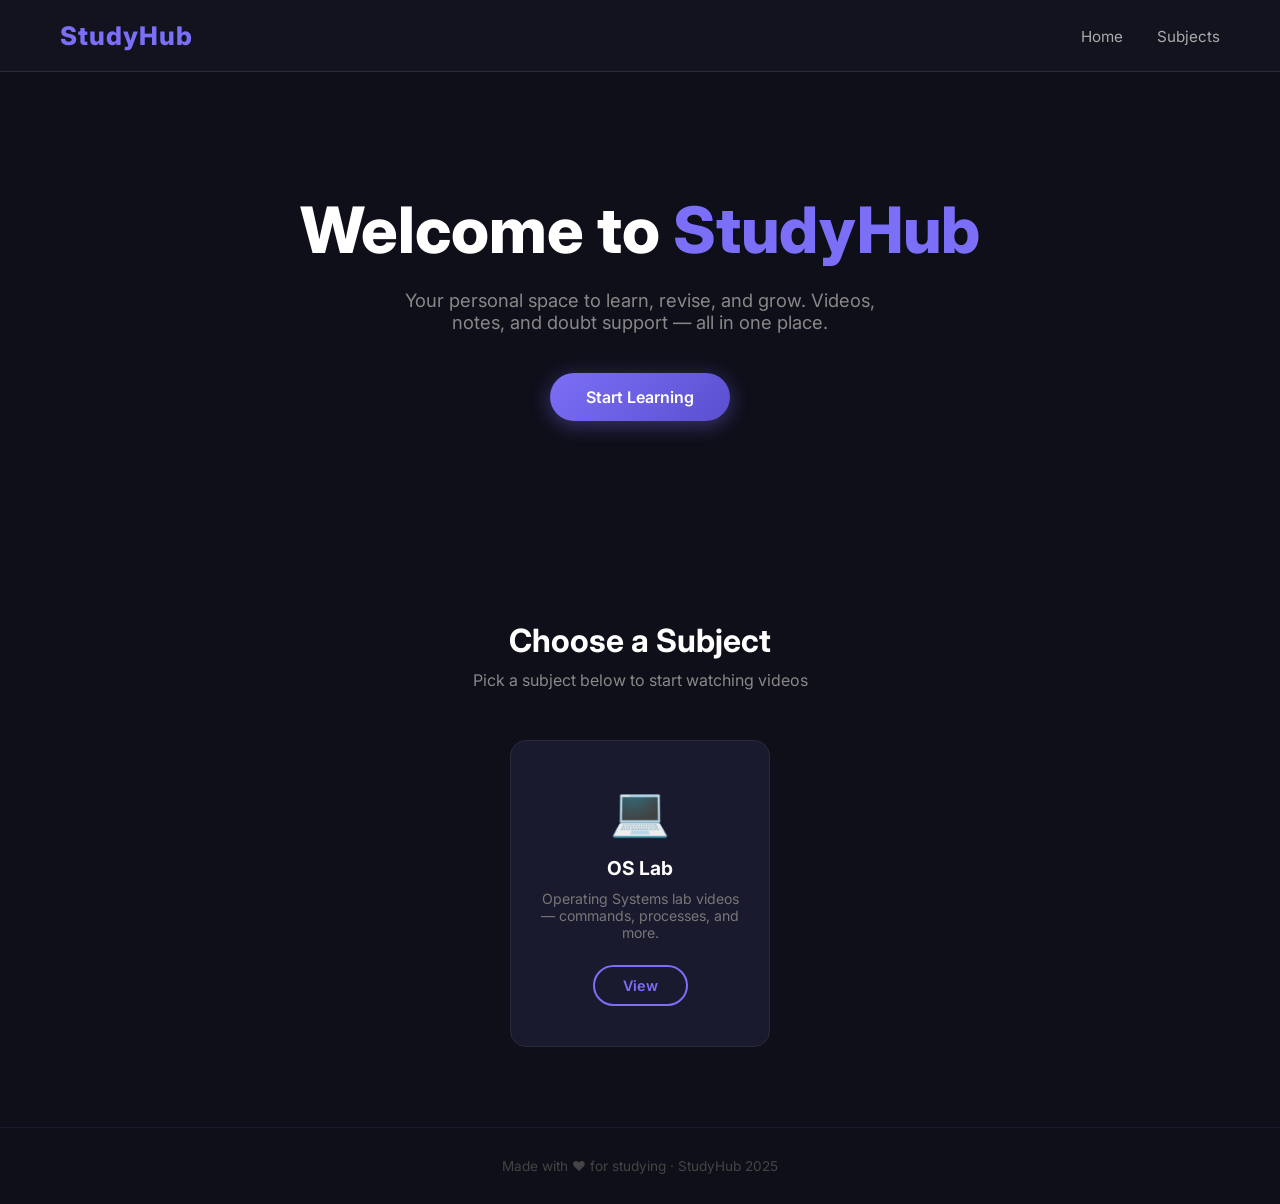
==== index.html @ 1fe4e917 "Add files via upload" ====
<!DOCTYPE html>
<html lang="en">

<head>
  <meta charset="UTF-8" />
  <meta name="viewport" content="width=device-width, initial-scale=1.0" />
  <title>StudyHub</title>

  <!-- This links your CSS file -->
  <link rel="stylesheet" href="styles.css" />
</head>

<body>

  <!-- ================================
       NAVBAR
       ================================ -->
  <nav>
    <div class="nav-logo">StudyHub</div>
    <div class="nav-links">
      <a href="index.html">Home</a>
      <a href="index.html#subjects">Subjects</a>
    </div>
  </nav>


  <!-- ================================
       HERO SECTION
       ================================ -->
  <section class="hero">

    <h1>Welcome to <span>StudyHub</span></h1>

    <p>
      Your personal space to learn, revise, and grow.
      Videos, notes, and doubt support — all in one place.
    </p>

    <!-- This button scrolls down to the subjects section -->
    <a href="#subjects" class="btn-primary">Start Learning</a>

  </section>


  <!-- ================================
       SUBJECTS SECTION
       ================================ -->
  <section class="subjects-section" id="subjects">

    <h2>Choose a Subject</h2>
    <p>Pick a subject below to start watching videos</p>

    <div class="subjects-grid">

      <!-- OS Lab Card -->
      <div class="subject-card">
        <div class="icon">💻</div>
        <h3>OS Lab</h3>
        <p>Operating Systems lab videos — commands, processes, and more.</p>

        <!-- This button takes you to subject.html -->
        <a href="subject.html" class="btn-secondary">View</a>
      </div>

    </div>

  </section>


  <!-- ================================
       FOOTER
       ================================ -->
  <footer>
    <p>Made with ❤️ for studying · StudyHub 2025</p>
  </footer>


</body>
</html>
---- styles.css ----
/* ============================================
   GLOBAL STYLES — applies to whole site
   ============================================ */

/* Import a nice font from Google */
@import url('https://fonts.googleapis.com/css2?family=Inter:wght@400;600;700;800&display=swap');

* {
  margin: 0;
  padding: 0;
  box-sizing: border-box;
}

body {
  font-family: 'Inter', sans-serif;
  background-color: #0f0f1a;
  color: #e0e0e0;
  min-height: 100vh;
}

/* ============================================
   NAVBAR
   ============================================ */

nav {
  display: flex;
  justify-content: space-between;
  align-items: center;
  padding: 20px 60px;
  background-color: #13131f;
  border-bottom: 1px solid #2a2a3d;
  position: sticky;
  top: 0;
  z-index: 100;
}

.nav-logo {
  font-size: 1.6rem;
  font-weight: 800;
  color: #7c6ff7;
  letter-spacing: 1px;
}

.nav-links a {
  color: #aaa;
  text-decoration: none;
  margin-left: 30px;
  font-size: 0.95rem;
  transition: color 0.3s;
}

.nav-links a:hover {
  color: #7c6ff7;
}

/* ============================================
   HERO SECTION (Landing Page)
   ============================================ */

.hero {
  display: flex;
  flex-direction: column;
  align-items: center;
  justify-content: center;
  text-align: center;
  padding: 120px 20px;

  /* Fade + slide animation on load */
  animation: fadeSlideUp 0.9s ease both;
}

.hero h1 {
  font-size: 4rem;
  font-weight: 800;
  color: #ffffff;
  line-height: 1.2;
}

.hero h1 span {
  color: #7c6ff7;
}

.hero p {
  margin-top: 20px;
  font-size: 1.15rem;
  color: #888;
  max-width: 500px;
}

.btn-primary {
  margin-top: 40px;
  padding: 14px 36px;
  background: linear-gradient(135deg, #7c6ff7, #5a4fcf);
  color: white;
  border: none;
  border-radius: 50px;
  font-size: 1rem;
  font-weight: 600;
  cursor: pointer;
  text-decoration: none;
  display: inline-block;
  transition: transform 0.2s, box-shadow 0.2s;
  box-shadow: 0 4px 20px rgba(124, 111, 247, 0.4);
}

.btn-primary:hover {
  transform: translateY(-3px);
  box-shadow: 0 8px 28px rgba(124, 111, 247, 0.6);
}

/* ============================================
   SUBJECTS SECTION
   ============================================ */

.subjects-section {
  padding: 80px 60px;
  text-align: center;
}

.subjects-section h2 {
  font-size: 2rem;
  font-weight: 700;
  color: #ffffff;
  margin-bottom: 10px;
}

.subjects-section p {
  color: #888;
  margin-bottom: 50px;
}

.subjects-grid {
  display: flex;
  justify-content: center;
  flex-wrap: wrap;
  gap: 30px;
}

.subject-card {
  background: #1a1a2e;
  border: 1px solid #2a2a3d;
  border-radius: 16px;
  padding: 40px 30px;
  width: 260px;
  text-align: center;
  transition: transform 0.3s, border-color 0.3s;
  animation: fadeSlideUp 0.8s ease both;
}

.subject-card:hover {
  transform: translateY(-6px);
  border-color: #7c6ff7;
}

.subject-card .icon {
  font-size: 3rem;
  margin-bottom: 16px;
}

.subject-card h3 {
  font-size: 1.2rem;
  font-weight: 700;
  color: #ffffff;
  margin-bottom: 10px;
}

.subject-card p {
  font-size: 0.88rem;
  color: #777;
  margin-bottom: 24px;
}

.btn-secondary {
  padding: 10px 28px;
  background: transparent;
  color: #7c6ff7;
  border: 2px solid #7c6ff7;
  border-radius: 50px;
  font-size: 0.9rem;
  font-weight: 600;
  cursor: pointer;
  text-decoration: none;
  display: inline-block;
  transition: background 0.3s, color 0.3s;
}

.btn-secondary:hover {
  background: #7c6ff7;
  color: white;
}

/* ============================================
   PAGE HEADER (used in subject.html)
   ============================================ */

.page-header {
  text-align: center;
  padding: 60px 20px 30px;
  animation: fadeSlideUp 0.7s ease both;
}

.page-header h1 {
  font-size: 2.5rem;
  font-weight: 800;
  color: #ffffff;
}

.page-header p {
  color: #888;
  margin-top: 10px;
  font-size: 1rem;
}

/* ============================================
   VIDEOS GRID (subject.html)
   ============================================ */

.videos-section {
  padding: 40px 60px 80px;
}

.videos-grid {
  display: grid;
  grid-template-columns: repeat(auto-fill, minmax(340px, 1fr));
  gap: 30px;
  margin-top: 20px;
}

.video-card {
  background: #1a1a2e;
  border: 1px solid #2a2a3d;
  border-radius: 16px;
  overflow: hidden;
  transition: transform 0.3s, border-color 0.3s;
  animation: fadeSlideUp 0.8s ease both;
}

.video-card:hover {
  transform: translateY(-4px);
  border-color: #7c6ff7;
}

.video-card iframe {
  width: 100%;
  height: 200px;
  border: none;
  display: block;
}

.video-info {
  padding: 20px;
}

.video-info h3 {
  font-size: 1.05rem;
  font-weight: 700;
  color: #ffffff;
  margin-bottom: 8px;
}

.video-info p {
  font-size: 0.85rem;
  color: #777;
  line-height: 1.5;
}

/* ============================================
   FEEDBACK FORM (inside video card)
   ============================================ */

.feedback-form {
  padding: 16px 20px 20px;
  border-top: 1px solid #2a2a3d;
}

.feedback-form p {
  font-size: 0.82rem;
  color: #aaa;
  margin-bottom: 10px;
  font-weight: 600;
  text-transform: uppercase;
  letter-spacing: 0.5px;
}

.feedback-form input {
  width: 100%;
  padding: 10px 14px;
  background: #0f0f1a;
  border: 1px solid #2a2a3d;
  border-radius: 8px;
  color: #e0e0e0;
  font-size: 0.88rem;
  margin-bottom: 10px;
  outline: none;
  transition: border-color 0.3s;
}

.feedback-form input:focus {
  border-color: #7c6ff7;
}

.btn-submit {
  padding: 9px 22px;
  background: #7c6ff7;
  color: white;
  border: none;
  border-radius: 8px;
  font-size: 0.88rem;
  font-weight: 600;
  cursor: pointer;
  transition: background 0.3s;
}

.btn-submit:hover {
  background: #5a4fcf;
}

.feedback-msg {
  font-size: 0.82rem;
  margin-top: 8px;
  color: #4caf50;
  min-height: 18px;
}

/* ============================================
   DOUBTS SECTION
   ============================================ */

.doubts-section {
  background: #13131f;
  border-top: 1px solid #2a2a3d;
  padding: 80px 60px;
  text-align: center;
}

.doubts-section h2 {
  font-size: 2rem;
  font-weight: 700;
  color: #ffffff;
  margin-bottom: 10px;
}

.doubts-section > p {
  color: #888;
  margin-bottom: 40px;
}

.doubt-form {
  max-width: 500px;
  margin: 0 auto;
  text-align: left;
}

.doubt-form input,
.doubt-form textarea {
  width: 100%;
  padding: 13px 16px;
  background: #0f0f1a;
  border: 1px solid #2a2a3d;
  border-radius: 10px;
  color: #e0e0e0;
  font-size: 0.95rem;
  margin-bottom: 16px;
  outline: none;
  font-family: 'Inter', sans-serif;
  transition: border-color 0.3s;
}

.doubt-form input:focus,
.doubt-form textarea:focus {
  border-color: #7c6ff7;
}

.doubt-form textarea {
  height: 130px;
  resize: vertical;
}

.doubt-msg {
  text-align: center;
  font-size: 0.9rem;
  margin-top: 10px;
  color: #4caf50;
  min-height: 20px;
}

/* ============================================
   FOOTER
   ============================================ */

footer {
  text-align: center;
  padding: 30px;
  background: #0f0f1a;
  color: #444;
  font-size: 0.85rem;
  border-top: 1px solid #1a1a2e;
}

/* ============================================
   LOADING SPINNER
   ============================================ */

.loading {
  text-align: center;
  padding: 60px;
  color: #555;
  font-size: 1rem;
}

/* ============================================
   ANIMATIONS
   ============================================ */

@keyframes fadeSlideUp {
  from {
    opacity: 0;
    transform: translateY(30px);
  }
  to {
    opacity: 1;
    transform: translateY(0);
  }
}

/* ============================================
   RESPONSIVE — works on mobile too!
   ============================================ */

@media (max-width: 768px) {
  nav {
    padding: 16px 24px;
  }

  .hero h1 {
    font-size: 2.4rem;
  }

  .subjects-section,
  .videos-section,
  .doubts-section {
    padding: 60px 24px;
  }

  .videos-grid {
    grid-template-columns: 1fr;
  }
}
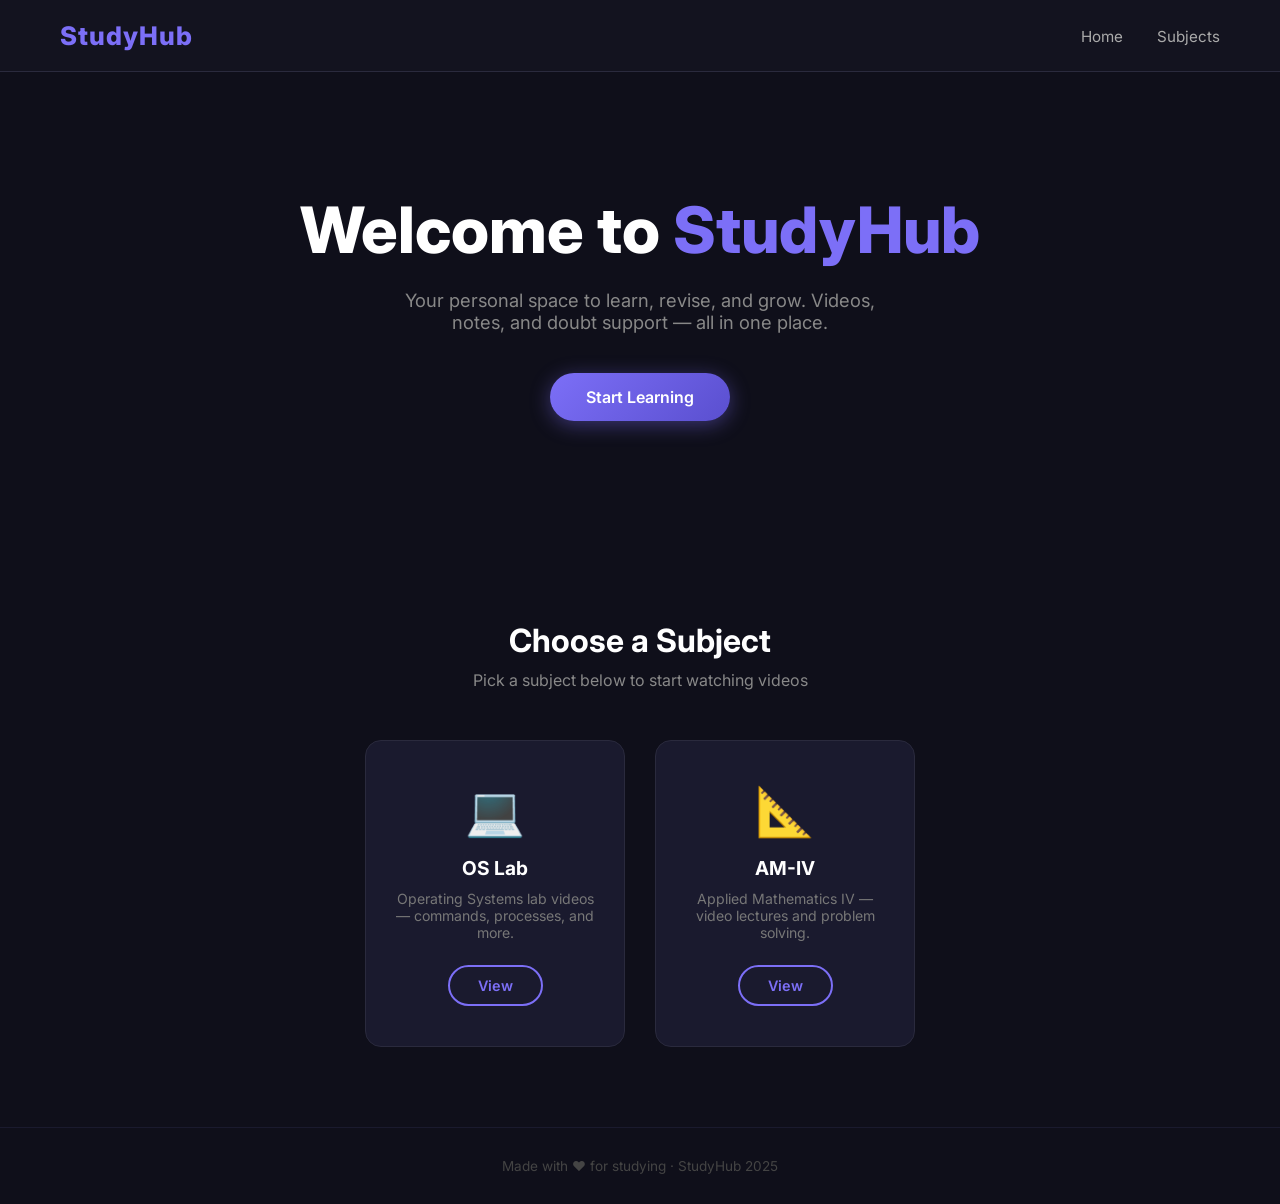
==== commit 421c9955: "Add AM-IV subject card to subjects section Added a new subject card for 'AM-IV' with a description a" ====
--- a/index.html
+++ b/index.html
@@ -62,6 +62,14 @@
         <a href="subject.html" class="btn-secondary">View</a>
       </div>
 
+      <!-- AM-IV Card -->
+      <div class="subject-card">
+        <div class="icon">📐</div>
+        <h3>AM-IV</h3>
+        <p>Applied Mathematics IV — video lectures and problem solving.</p>
+        <a href="amiv.html" class="btn-secondary">View</a>
+      </div>
+
     </div>
 
   </section>
@@ -76,4 +84,4 @@
 
 
 </body>
-</html>+</html>
--- a/styles.css
+++ b/styles.css
@@ -445,4 +445,51 @@
   .videos-grid {
     grid-template-columns: 1fr;
   }
-}+}
+/* ============================================
+   VIDEO THUMBNAIL + PLAY BUTTON
+   ============================================ */
+
+.video-thumbnail {
+  position: relative;
+  width: 100%;
+  height: 200px;
+  cursor: pointer;
+  overflow: hidden;
+  background: #000;
+}
+
+.video-thumbnail img {
+  width: 100%;
+  height: 100%;
+  object-fit: cover;
+  opacity: 0.85;
+  transition: opacity 0.3s;
+}
+
+.video-thumbnail:hover img {
+  opacity: 0.6;
+}
+
+.play-button {
+  position: absolute;
+  top: 50%;
+  left: 50%;
+  transform: translate(-50%, -50%);
+  background: rgba(124, 111, 247, 0.9);
+  color: white;
+  font-size: 1.4rem;
+  width: 60px;
+  height: 60px;
+  border-radius: 50%;
+  display: flex;
+  align-items: center;
+  justify-content: center;
+  transition: transform 0.2s, background 0.2s;
+  pointer-events: none;
+}
+
+.video-thumbnail:hover .play-button {
+  transform: translate(-50%, -50%) scale(1.15);
+  background: rgba(124, 111, 247, 1);
+}
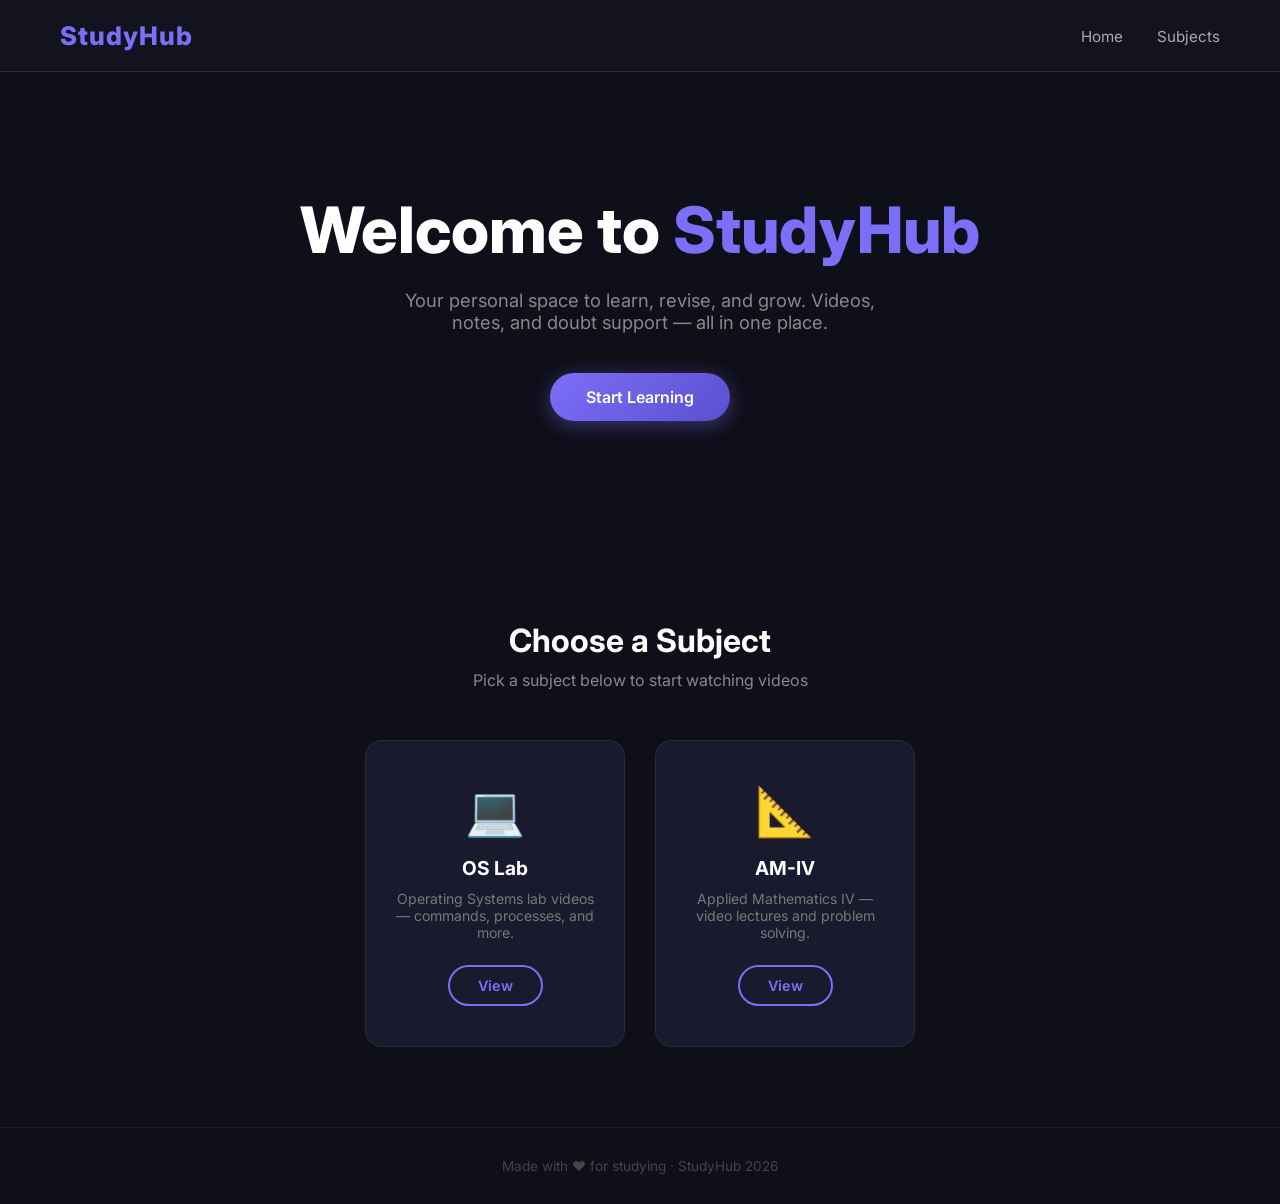
==== commit 5a10c6bb: "Update footer year to 2026 Updated footer year from 2025 to 2026." ====
--- a/index.html
+++ b/index.html
@@ -79,7 +79,7 @@
        FOOTER
        ================================ -->
   <footer>
-    <p>Made with ❤️ for studying · StudyHub 2025</p>
+    <p>Made with ❤️ for studying · StudyHub 2026</p>
   </footer>
 
 
